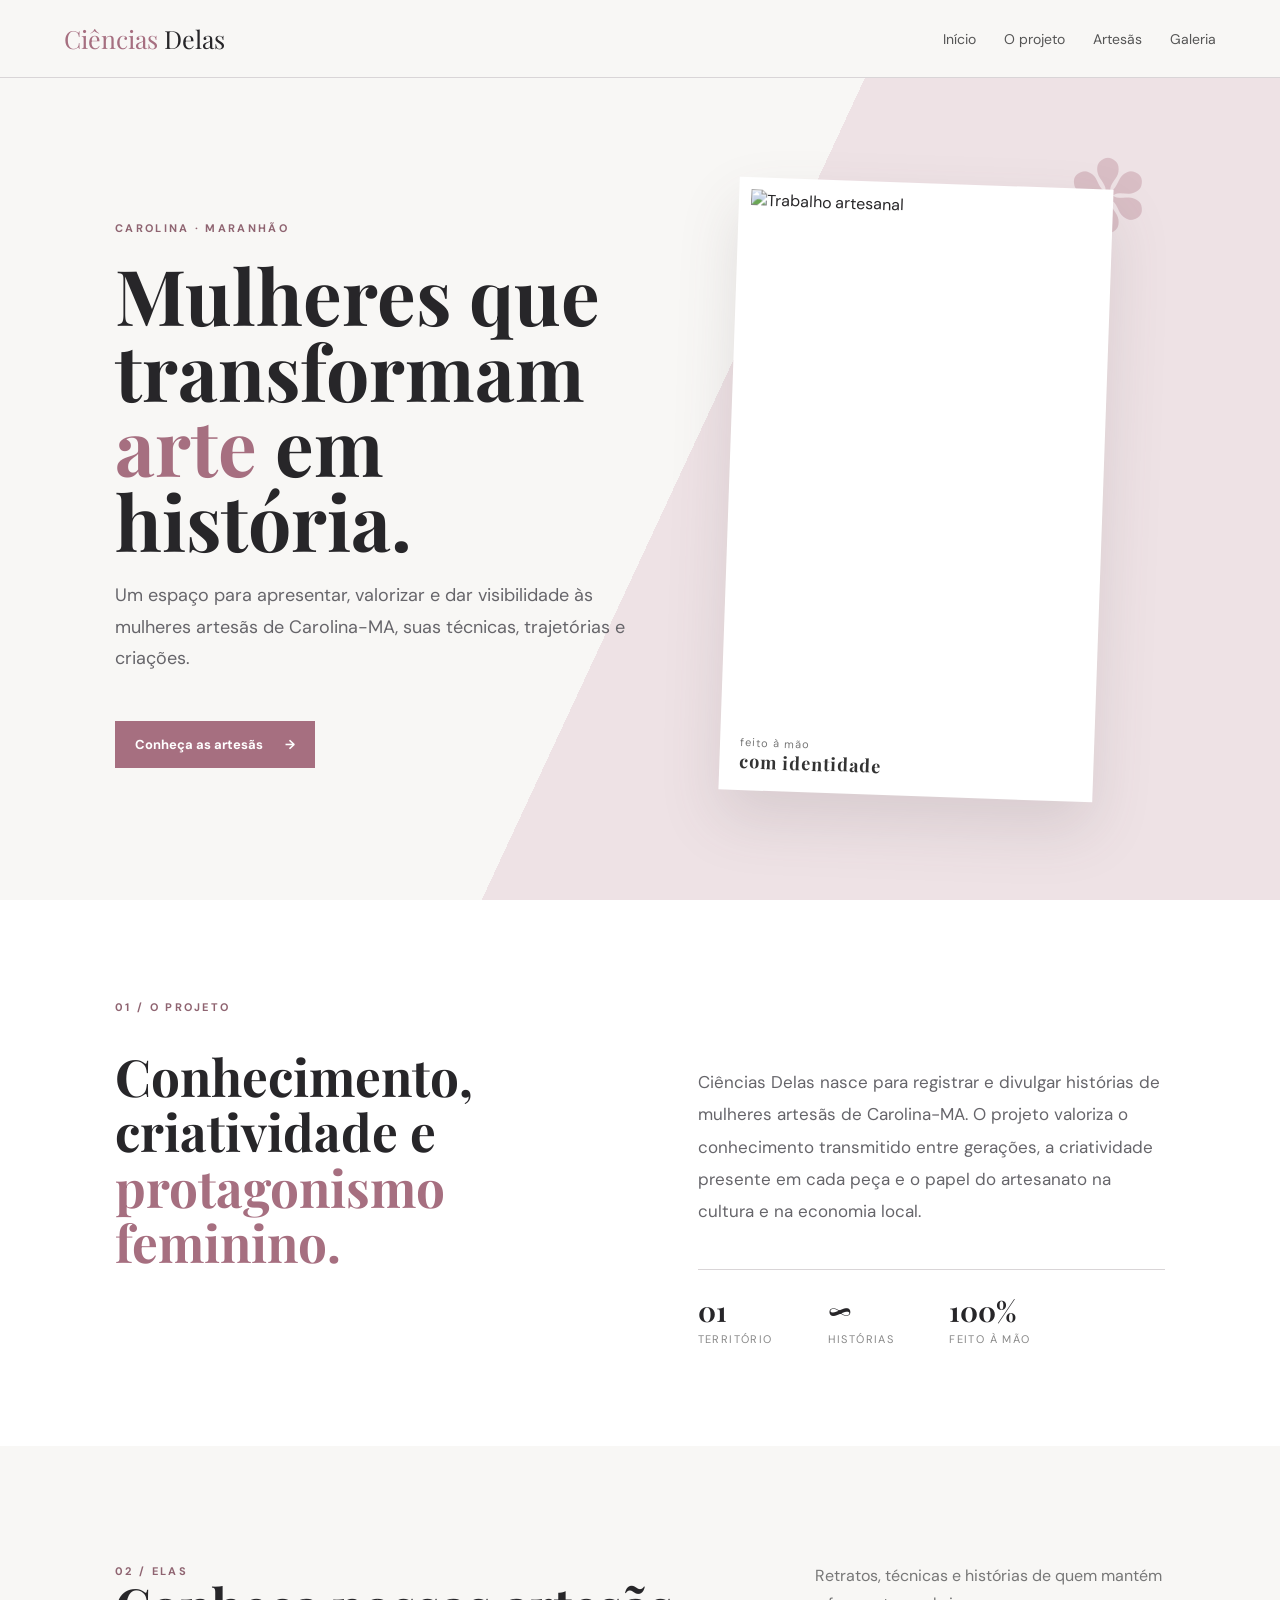
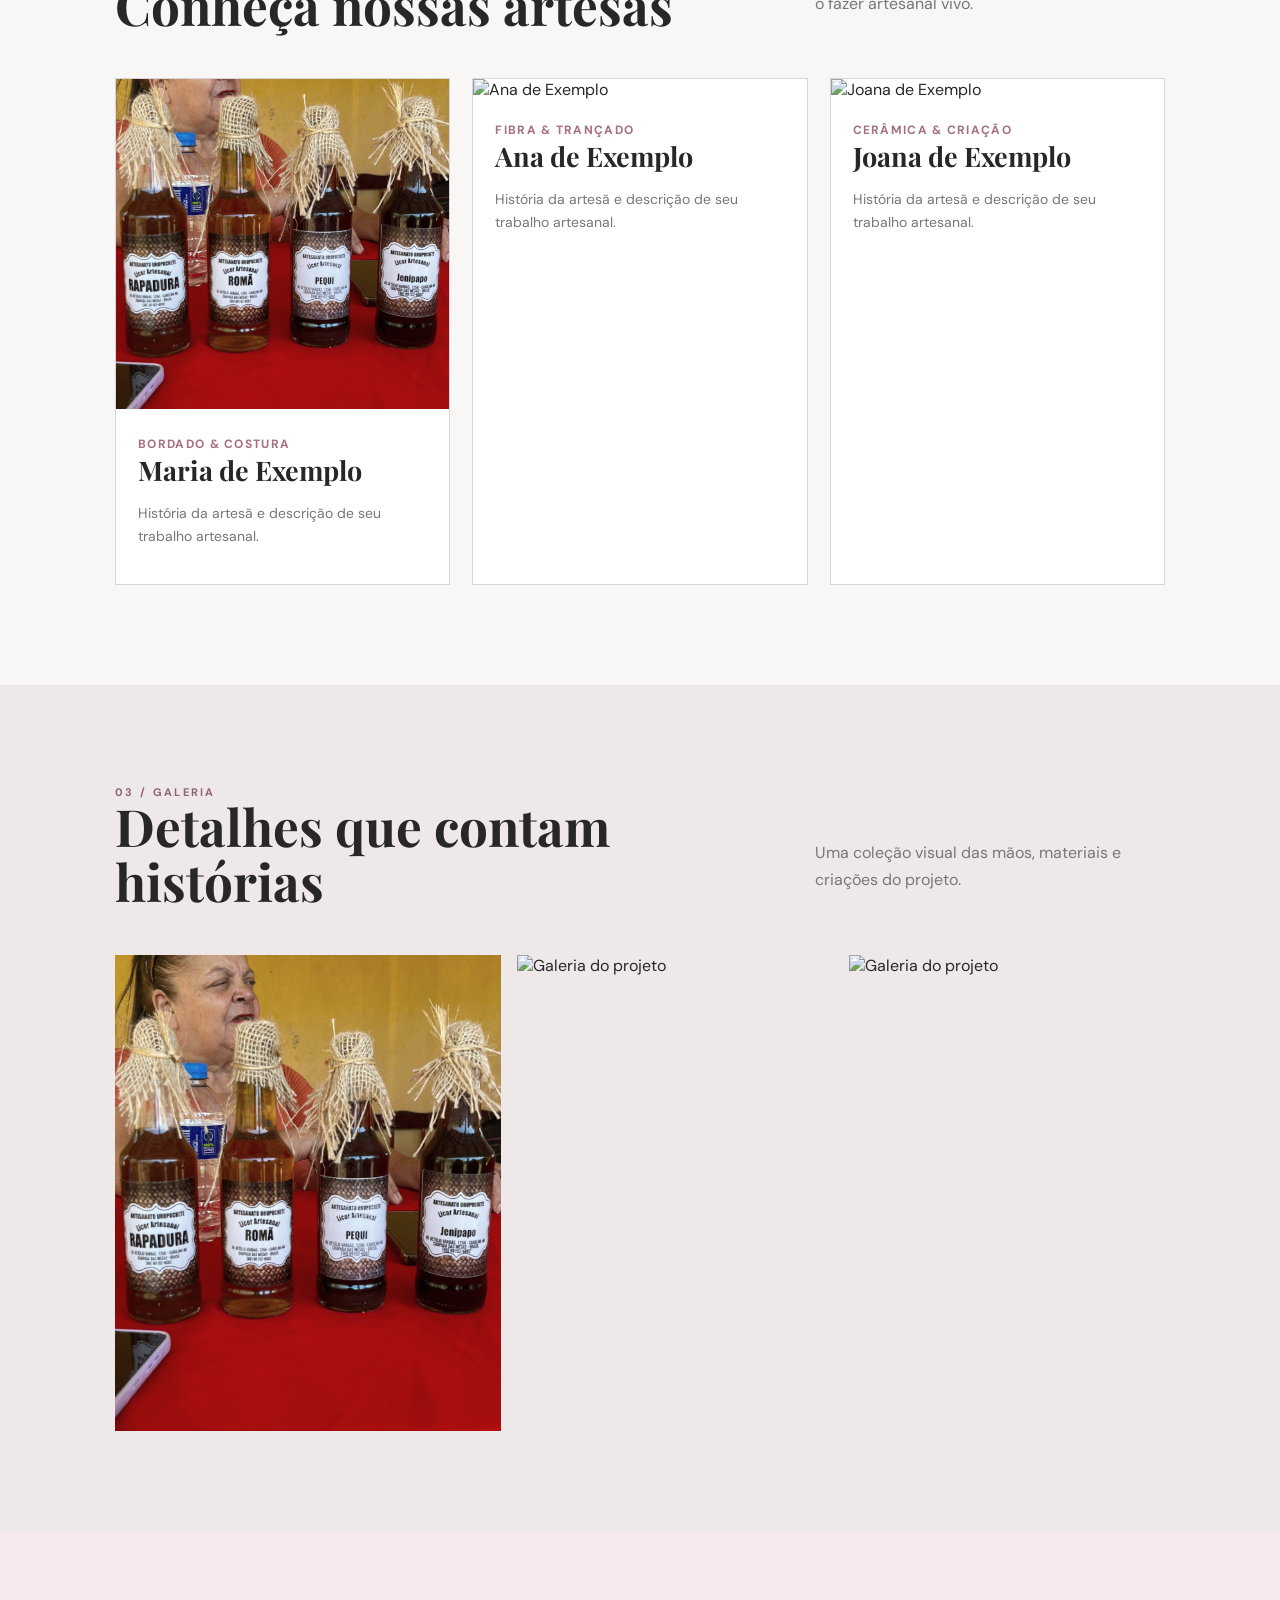
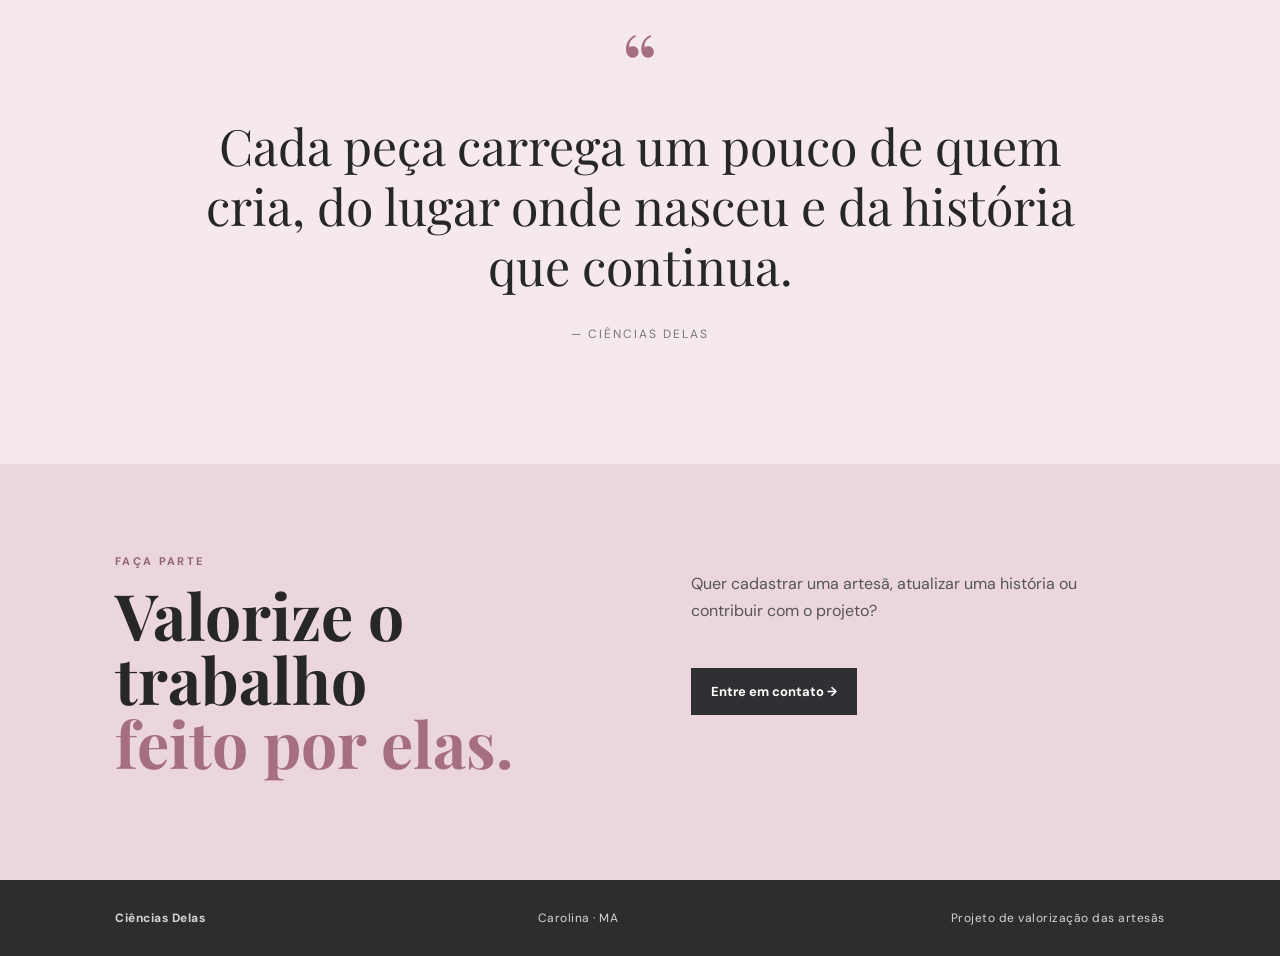
==== index.html @ de009ca4 "repo new" ====
<!DOCTYPE html>
<html lang="pt-BR">
<head>
  <meta charset="UTF-8">
  <meta name="viewport" content="width=device-width, initial-scale=1.0">
  <title>Ciências Delas — Artesãs de Carolina-MA</title>
  <meta name="description" content="Ciências Delas — projeto de valorização das mulheres artesãs de Carolina, Maranhão.">
  <link rel="preconnect" href="https://fonts.googleapis.com">
  <link rel="preconnect" href="https://fonts.gstatic.com" crossorigin>
  <link href="https://fonts.googleapis.com/css2?family=DM+Sans:wght@400;500;600;700&family=Playfair+Display:wght@600;700&display=swap" rel="stylesheet">
  <link rel="stylesheet" href="style.css">
</head>
<body>
<header class="topbar">
  <a class="brand" href="#inicio"><span>Ciências</span> Delas</a>
  <nav>
    <a href="#inicio">Início</a>
    <a href="#projeto">O projeto</a>
    <a href="#artesas">Artesãs</a>
    <a href="#galeria">Galeria</a>
  </nav>
</header>

<main>
<section id="inicio" class="hero">
  <div class="hero-copy">
    <p class="eyebrow">CAROLINA · MARANHÃO</p>
    <h1>Mulheres que transformam <em>arte</em> em história.</h1>
    <p class="hero-text">Um espaço para apresentar, valorizar e dar visibilidade às mulheres artesãs de Carolina-MA, suas técnicas, trajetórias e criações.</p>
    <a class="button" href="#artesas">Conheça as artesãs <span>→</span></a>
  </div>
  <div class="hero-art">
    <div class="flower flower-a">✽</div>
    <div class="hero-card">
      <img id="heroImage" src="https://images.unsplash.com/photo-1528698827591-e19ccd7bc23d?auto=format&fit=crop&w=1000&q=85" alt="Trabalho artesanal">
      <div class="image-label">feito à mão<br><strong>com identidade</strong></div>
    </div>
  </div>
</section>

<section id="projeto" class="section project">
  <div class="section-tag">01 / O PROJETO</div>
  <div class="two-col">
    <div>
      <h2>Conhecimento, criatividade e <span>protagonismo feminino.</span></h2>
    </div>
    <div>
      <p id="projectText">Ciências Delas nasce para registrar e divulgar histórias de mulheres artesãs de Carolina-MA. O projeto valoriza o conhecimento transmitido entre gerações, a criatividade presente em cada peça e o papel do artesanato na cultura e na economia local.</p>
      <div class="stats">
        <div><strong>01</strong><span>território</span></div>
        <div><strong>∞</strong><span>histórias</span></div>
        <div><strong>100%</strong><span>feito à mão</span></div>
      </div>
    </div>
  </div>
</section>

<section id="artesas" class="section artisans">
  <div class="section-head">
    <div>
      <div class="section-tag">02 / ELAS</div>
      <h2>Conheça nossas artesãs</h2>
    </div>
    <p>Retratos, técnicas e histórias de quem mantém o fazer artesanal vivo.</p>
  </div>
  <div id="artisanGrid" class="artisan-grid"></div>
</section>

<section id="galeria" class="section gallery-section">
  <div class="section-head">
    <div>
      <div class="section-tag">03 / GALERIA</div>
      <h2>Detalhes que contam histórias</h2>
    </div>
    <p>Uma coleção visual das mãos, materiais e criações do projeto.</p>
  </div>
  <div id="gallery" class="gallery"></div>
</section>

<section class="quote">
  <div class="quote-mark">“</div>
  <blockquote id="quoteText">Cada peça carrega um pouco de quem cria, do lugar onde nasceu e da história que continua.</blockquote>
  <p>— Ciências Delas</p>
</section>

<section class="contact">
  <div>
    <div class="section-tag">FAÇA PARTE</div>
    <h2>Valorize o trabalho<br><span>feito por elas.</span></h2>
  </div>
  <div>
    <p>Quer cadastrar uma artesã, atualizar uma história ou contribuir com o projeto?</p>
    <a class="button dark" href="mailto:contato@cienciasdelas.com">Entre em contato →</a>
  </div>
</section>
</main>

<footer>
  <strong>Ciências Delas</strong>
  <span>Carolina · MA</span>
  <span>Projeto de valorização das artesãs</span>
</footer>
<script src="app.js"></script>
</body>
</html>
---- style.css ----
:root{
  --pink:#ead6dc;--pink2:#f5e9ec;--pink3:#d8b8c2;--ink:#272629;--gray:#66656a;
  --line:#d9d5d7;--paper:#f8f7f5;--white:#fff;--dark:#303034;
}
*{box-sizing:border-box}html{scroll-behavior:smooth}body{margin:0;background:var(--paper);color:var(--ink);font-family:"DM Sans",sans-serif}
a{color:inherit;text-decoration:none}.topbar{height:78px;border-bottom:1px solid var(--line);display:flex;align-items:center;padding:0 5vw;gap:42px;background:rgba(248,247,245,.95);position:sticky;top:0;z-index:20;backdrop-filter:blur(12px)}
.brand{font-family:"Playfair Display",serif;font-size:25px;margin-right:auto}.brand span{color:#a66f80}.topbar nav{display:flex;gap:28px;font-size:14px;color:#555}.topbar nav a:hover{color:#9a6576}.admin-link{font-size:12px;border:1px solid #b8b2b5;padding:10px 15px;text-transform:uppercase;letter-spacing:1px}
.hero{min-height:calc(100vh - 78px);display:grid;grid-template-columns:1.05fr .95fr;align-items:center;padding:7vw 9vw;overflow:hidden;background:linear-gradient(115deg,var(--paper) 52%,#eee2e5 52%)}
.eyebrow,.section-tag{letter-spacing:2.3px;font-size:11px;font-weight:700;color:#8f6471}.hero h1{font-family:"Playfair Display",serif;font-size:clamp(48px,6vw,82px);line-height:.98;max-width:760px;margin:22px 0}.hero h1 em,.two-col h2 span,.contact h2 span{color:#a66f80;font-style:normal}.hero-text{max-width:560px;color:var(--gray);font-size:18px;line-height:1.75}.button{display:inline-flex;gap:22px;align-items:center;margin-top:28px;padding:15px 20px;background:#a66f80;color:#fff;font-weight:700;font-size:13px;border:0;cursor:pointer}.button:hover{transform:translateY(-1px);filter:brightness(.97)}
.hero-art{position:relative;display:flex;justify-content:center}.hero-card{width:min(440px,75%);background:#fff;padding:12px;box-shadow:0 28px 60px #5a4a5025;transform:rotate(2deg)}.hero-card img{width:100%;height:530px;object-fit:cover;display:block;filter:saturate(.7)}.image-label{padding:16px 8px 5px;color:#777;font-size:11px;letter-spacing:1px}.image-label strong{font-family:"Playfair Display";font-size:18px;color:#333}.flower{position:absolute;font-size:100px;color:#c59ba7;opacity:.5}.flower-a{right:3%;top:-8%}
.section{padding:100px 9vw}.project{background:#fff}.two-col{display:grid;grid-template-columns:1fr 1fr;gap:9vw;margin-top:35px}.two-col h2,.section-head h2{font-family:"Playfair Display",serif;font-size:clamp(36px,4vw,58px);line-height:1.08;margin:0}.two-col p{color:var(--gray);line-height:1.9;font-size:17px}.stats{display:flex;border-top:1px solid var(--line);margin-top:42px;padding-top:22px;gap:55px}.stats div{display:grid;gap:3px}.stats strong{font-family:"Playfair Display";font-size:28px}.stats span{font-size:11px;text-transform:uppercase;letter-spacing:1.4px;color:#888}
.section-head{display:flex;justify-content:space-between;align-items:end;gap:40px;margin-bottom:45px}.section-head>p{max-width:350px;color:#777;line-height:1.7}.artisan-grid{display:grid;grid-template-columns:repeat(3,1fr);gap:22px}.artisan{background:#fff;border:1px solid var(--line)}.artisan img{width:100%;height:330px;object-fit:cover;filter:saturate(.7)}.artisan-body{padding:22px}.artisan h3{font-family:"Playfair Display";font-size:27px;margin:0 0 5px}.artisan .tech{color:#a66f80;font-size:12px;text-transform:uppercase;letter-spacing:1.3px;font-weight:700}.artisan p{color:#777;line-height:1.65;font-size:14px}.gallery-section{background:#eee8e9}.gallery{display:grid;grid-template-columns:1.1fr .9fr .9fr;grid-auto-rows:230px;gap:16px}.gallery img{width:100%;height:100%;object-fit:cover;filter:saturate(.7)}.gallery img:first-child{grid-row:span 2}.quote{padding:110px 15vw;text-align:center;background:var(--pink2)}.quote-mark{font-family:"Playfair Display";font-size:90px;line-height:.5;color:#a66f80}.quote blockquote{font-family:"Playfair Display";font-size:clamp(28px,4vw,50px);line-height:1.2;margin:30px auto;max-width:900px}.quote p{font-size:12px;letter-spacing:2px;text-transform:uppercase;color:#777}.contact{display:grid;grid-template-columns:1fr 1fr;gap:8vw;padding:90px 9vw;background:var(--pink)}.contact h2{font-family:"Playfair Display";font-size:clamp(40px,5vw,65px);line-height:1;margin:15px 0}.contact p{color:#555;line-height:1.7;max-width:400px}.dark{background:var(--dark)}footer{display:flex;justify-content:space-between;padding:30px 9vw;background:#2d2d30;color:#d9d5d7;font-size:12px;letter-spacing:.5px}
.admin-page{background:#f1eeee}.admin-wrap{max-width:1100px;margin:auto;padding:70px 5vw}.admin-hero{display:flex;justify-content:space-between;gap:50px;align-items:end;margin-bottom:35px}.admin-hero h1{font-family:"Playfair Display";font-size:55px;line-height:1;margin:15px 0}.admin-hero p{color:#777;max-width:600px;line-height:1.7}.admin-card{background:#fff;border:1px solid var(--line);padding:35px;margin:20px 0}.admin-card label{display:block;font-size:12px;font-weight:700;margin:20px 0 8px;color:#666}.admin-card input,.admin-card textarea{width:100%;border:1px solid #d5d0d2;background:#faf9f8;padding:13px;font:inherit;outline:none}.admin-card input:focus,.admin-card textarea:focus{border-color:#a66f80}.edit-row{display:grid;grid-template-columns:120px 1fr 1fr 80px;gap:15px;padding:18px 0;border-bottom:1px solid var(--line);align-items:start}.edit-row img{width:120px;height:100px;object-fit:cover}.edit-fields input,.edit-fields textarea{margin-bottom:9px}.outline-button{background:transparent;border:1px solid #aaa;padding:12px 15px;cursor:pointer;margin-top:20px}.delete{border:0;background:#eee;color:#666;padding:10px;cursor:pointer}.muted{color:#777;font-size:13px;line-height:1.6}.toast{position:fixed;bottom:25px;right:25px;background:#303034;color:#fff;padding:14px 18px;opacity:0;pointer-events:none;transition:.25s}.toast.show{opacity:1}
@media(max-width:800px){.topbar nav{display:none}.hero{grid-template-columns:1fr;background:var(--paper);padding:70px 7vw}.hero-art{margin-top:50px}.hero-card img{height:420px}.section{padding:70px 7vw}.two-col,.contact{grid-template-columns:1fr}.artisan-grid{grid-template-columns:1fr}.gallery{grid-template-columns:1fr 1fr;grid-auto-rows:190px}.gallery img:first-child{grid-row:span 1}.section-head,.admin-hero{display:block}.admin-hero .button{margin-top:10px}.edit-row{grid-template-columns:80px 1fr}.edit-row img{width:80px;height:80px}.edit-row .delete{grid-column:2}}
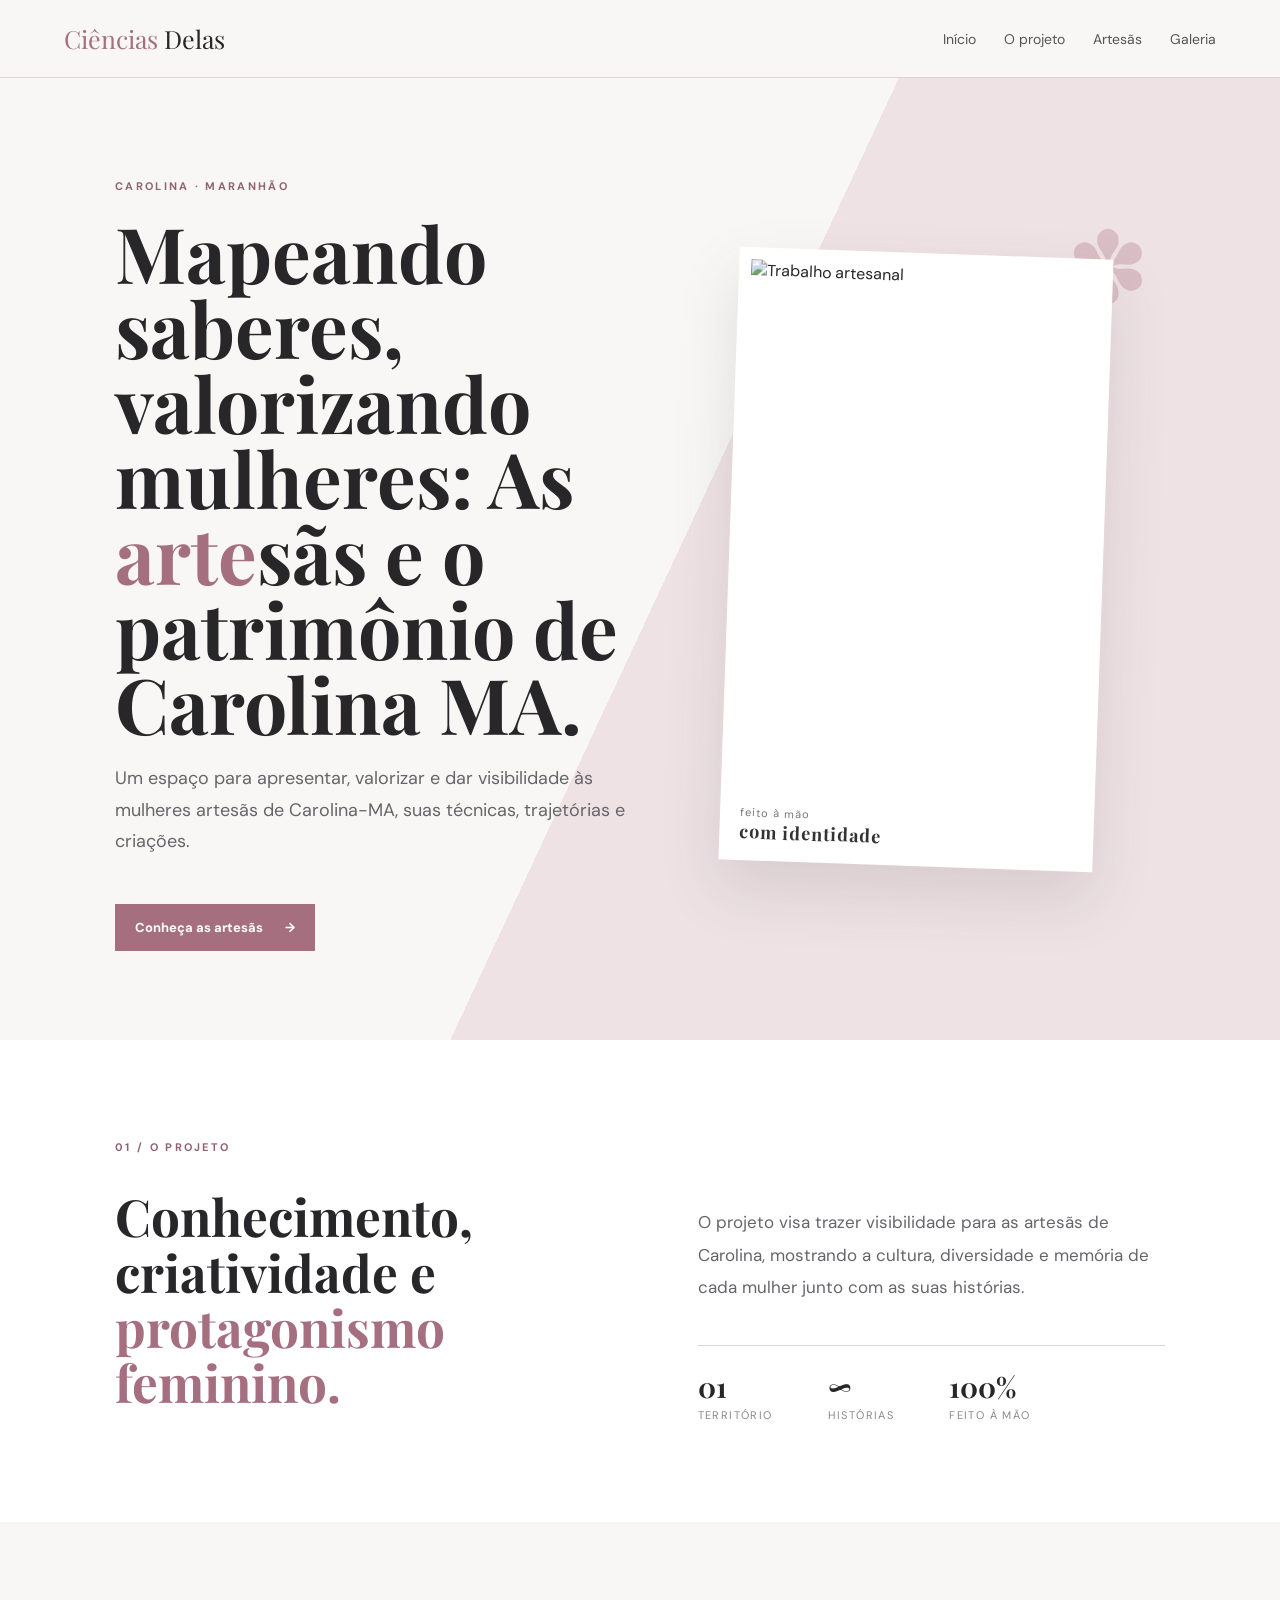
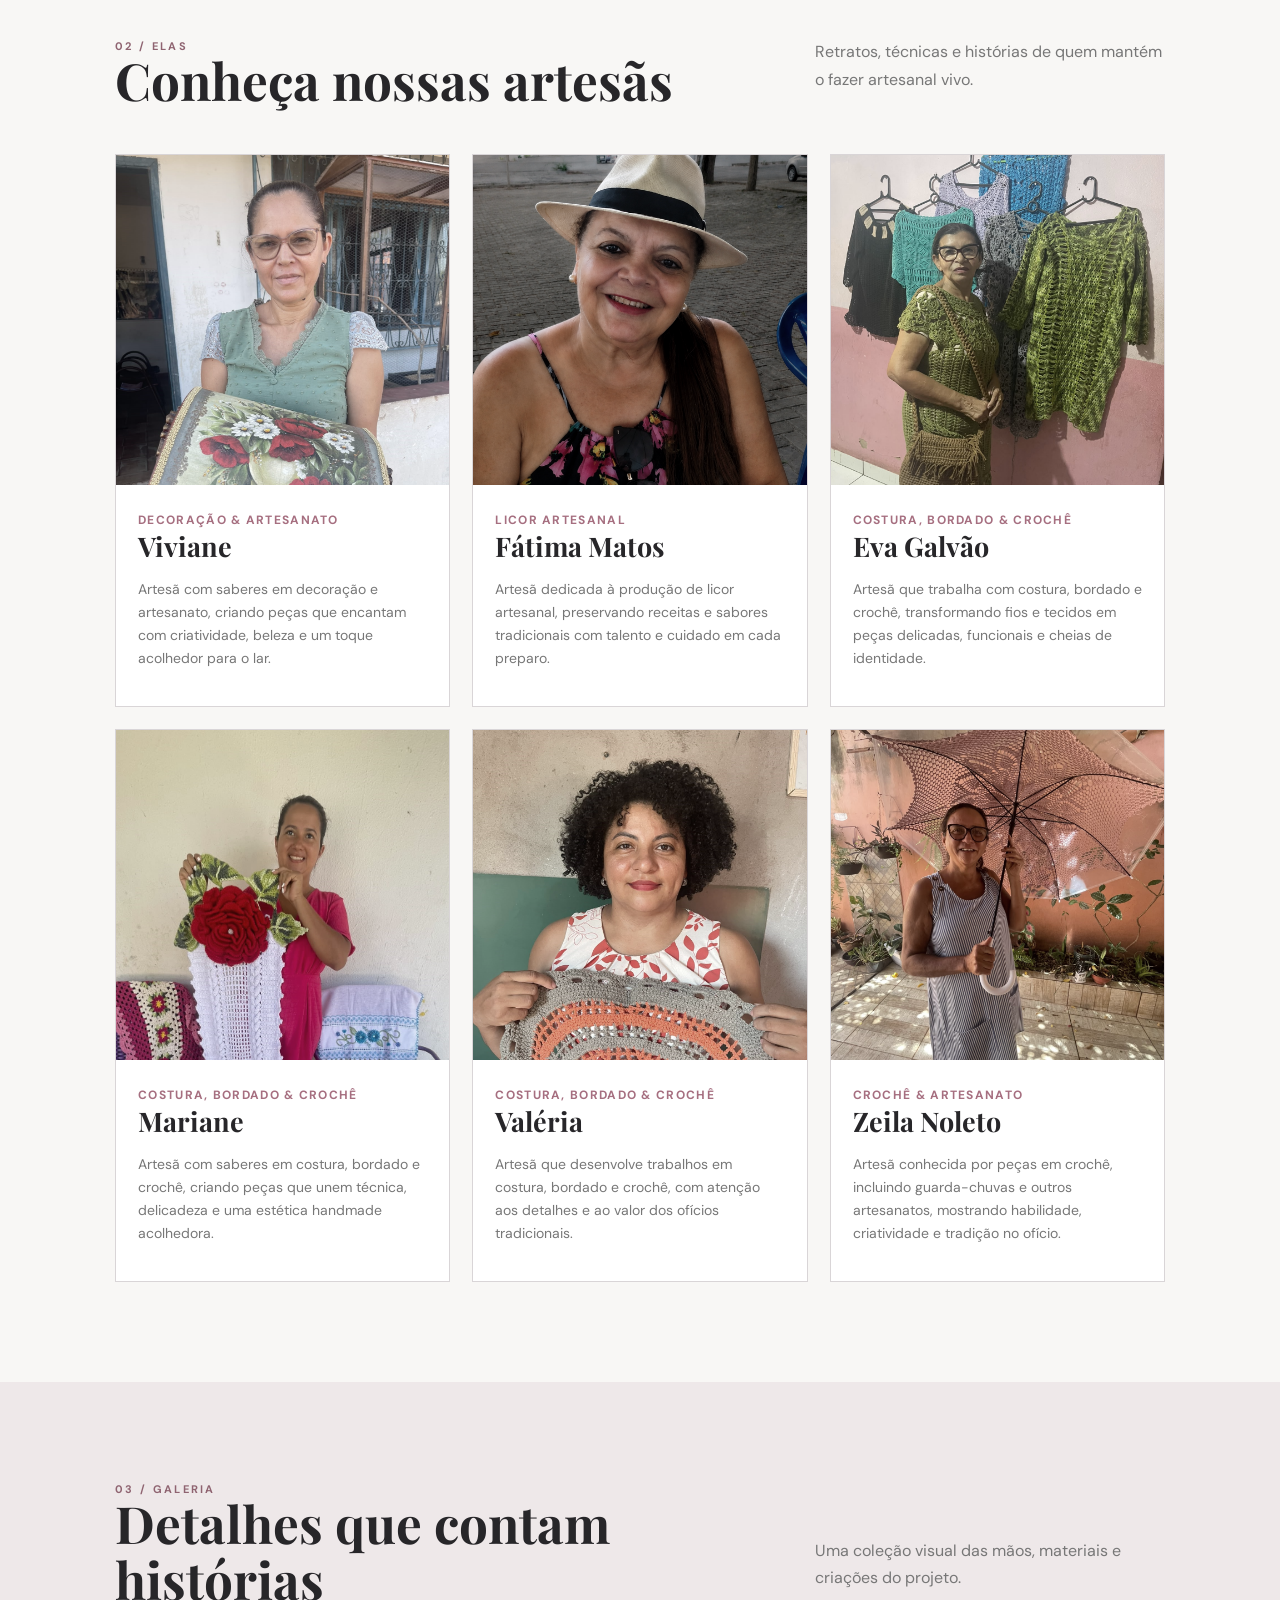
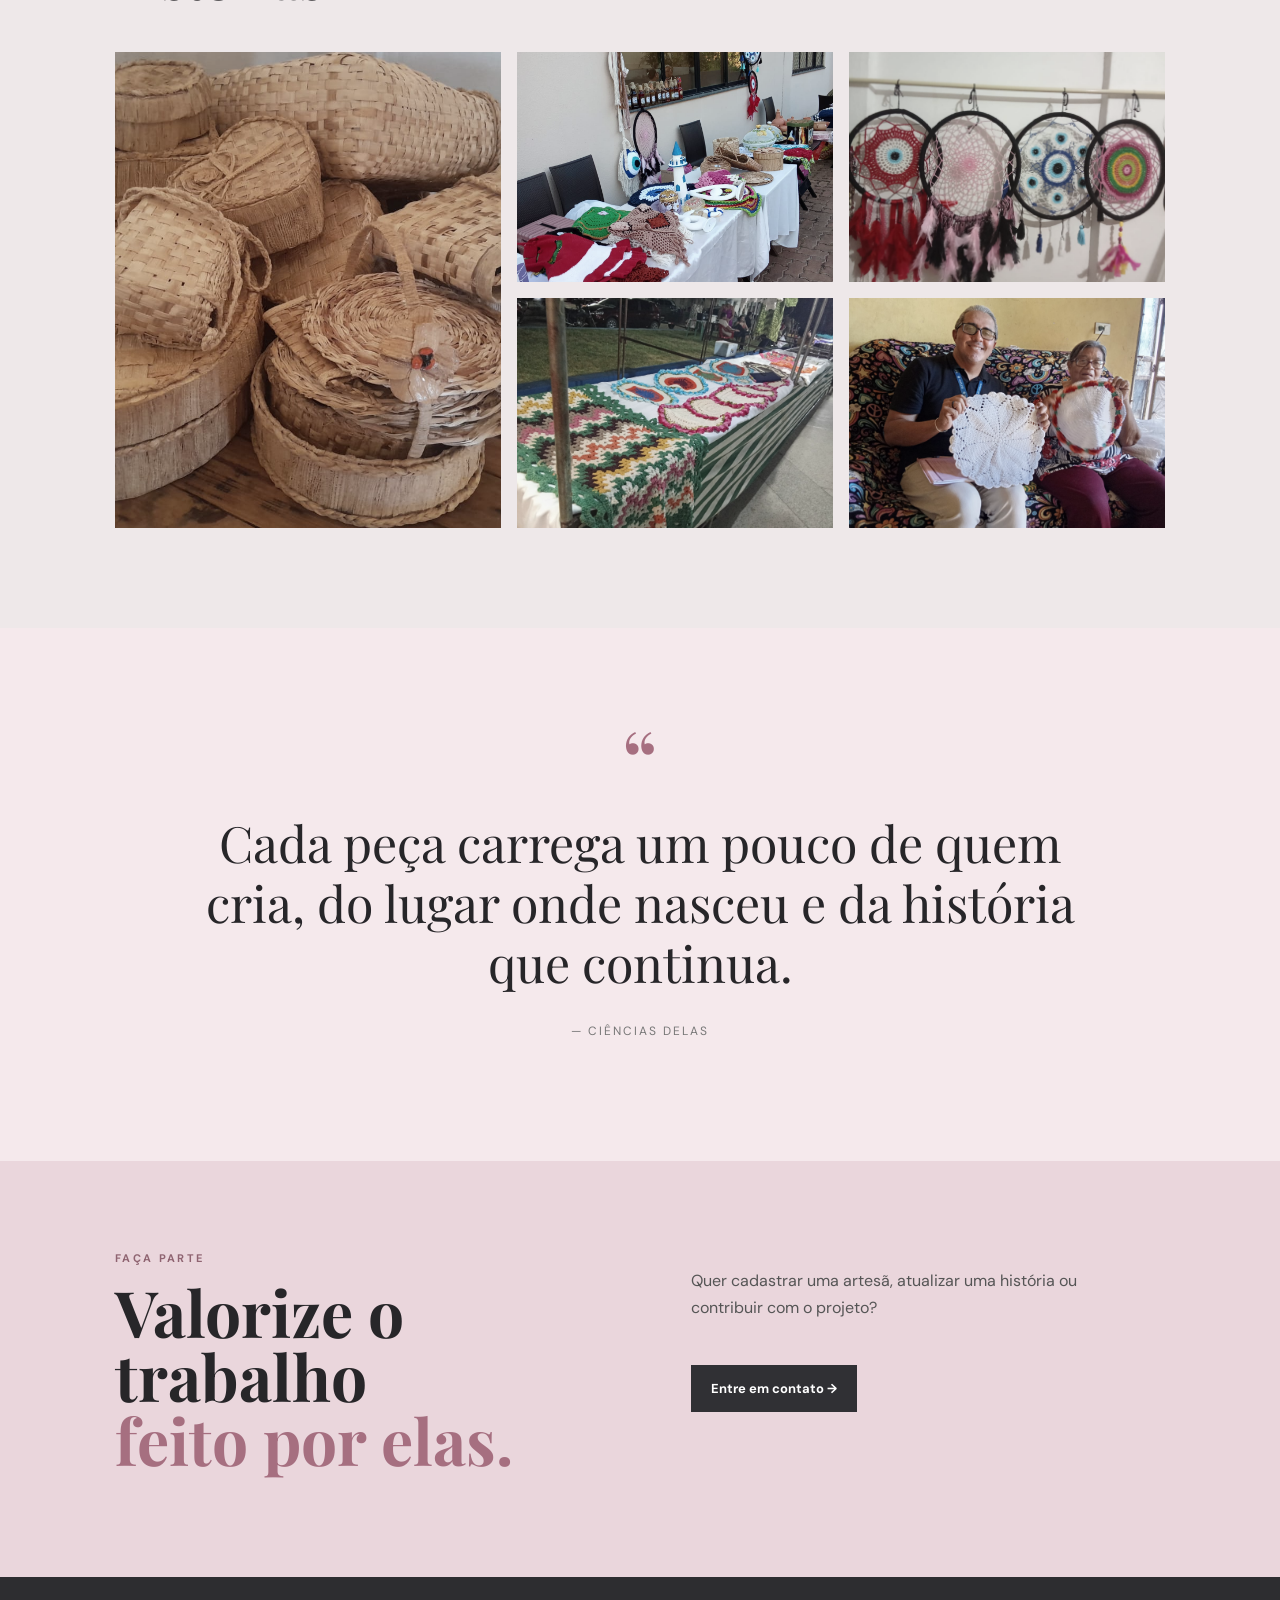
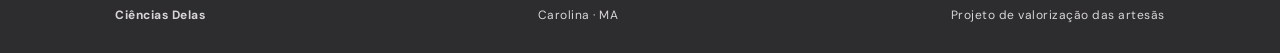
==== commit 2bde070c: "Update index.html" ====
--- a/index.html
+++ b/index.html
@@ -32,7 +32,7 @@
   <div class="hero-art">
     <div class="flower flower-a">✽</div>
     <div class="hero-card">
-      <img id="heroImage" src="https://images.unsplash.com/photo-1528698827591-e19ccd7bc23d?auto=format&fit=crop&w=1000&q=85" alt="Trabalho artesanal">
+      <img id="heroImage" src="/assets/hero.jpeg" alt="Trabalho artesanal">
       <div class="image-label">feito à mão<br><strong>com identidade</strong></div>
     </div>
   </div>
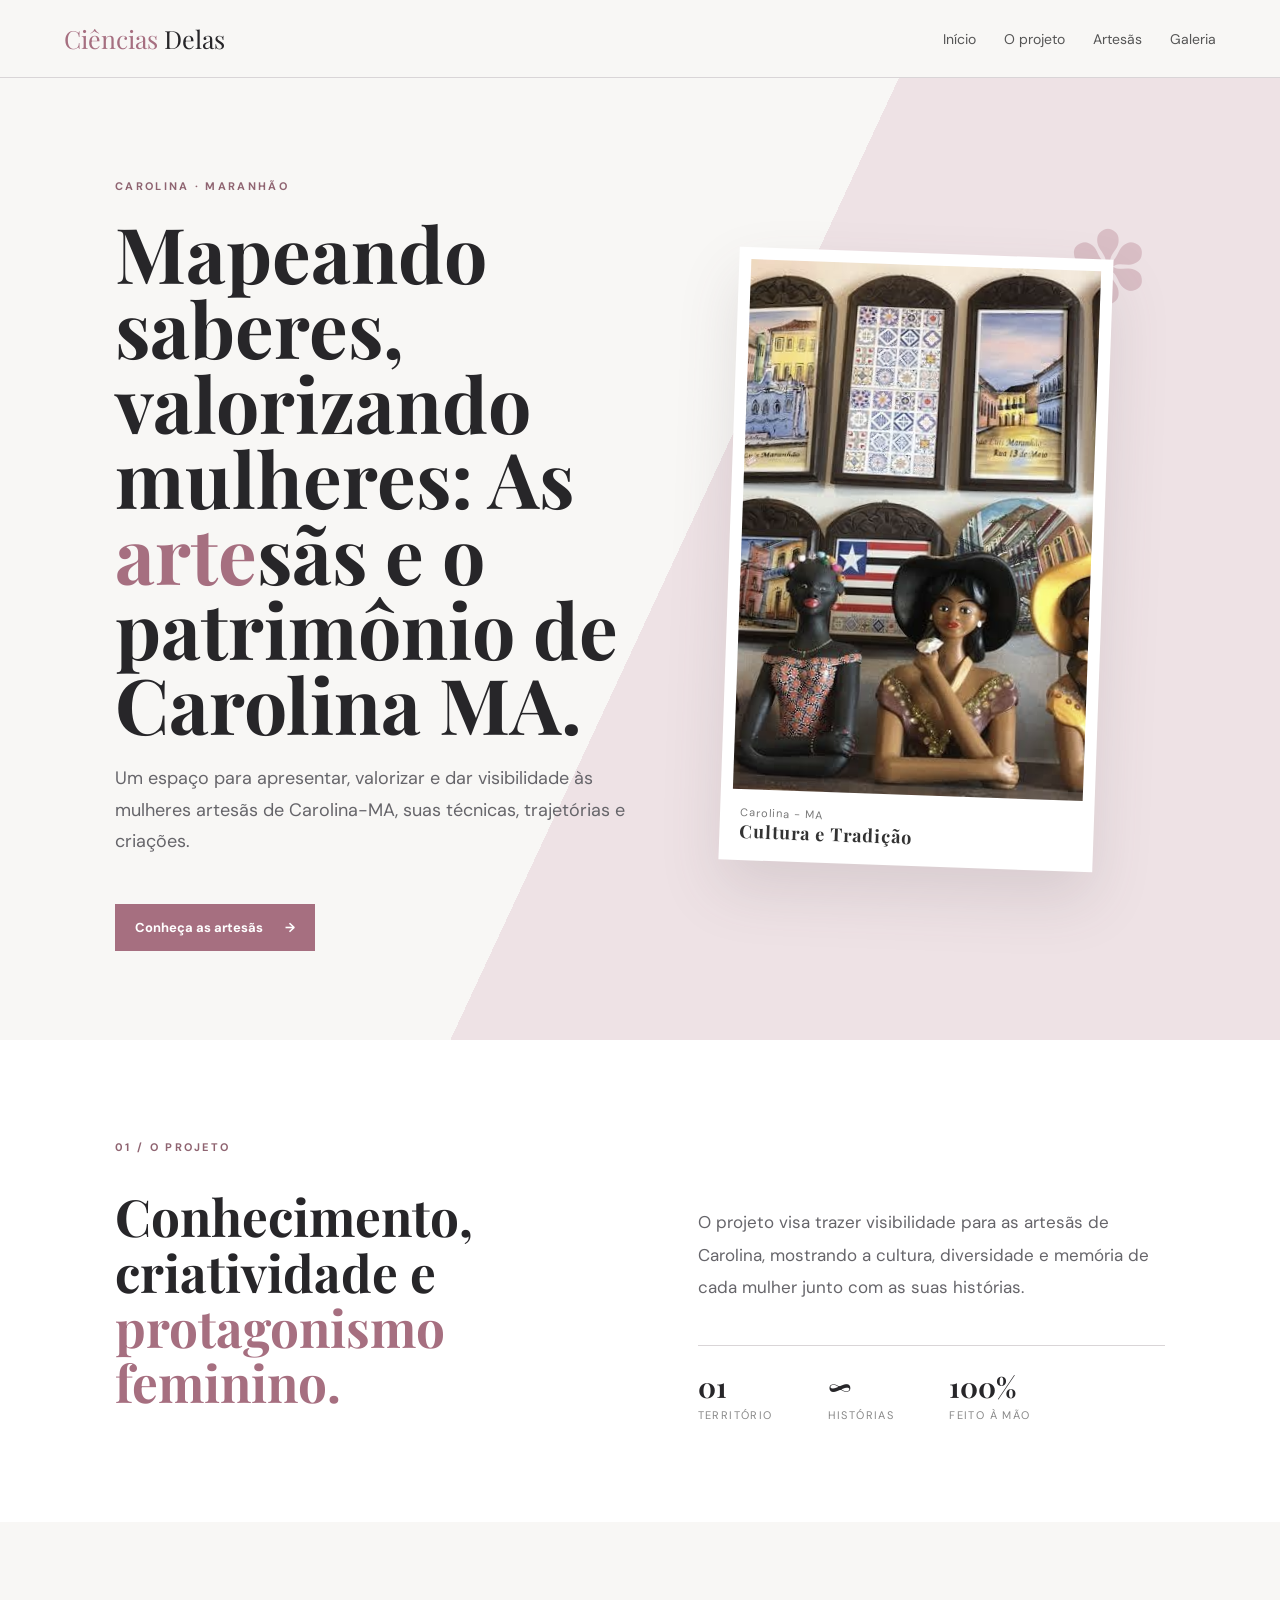
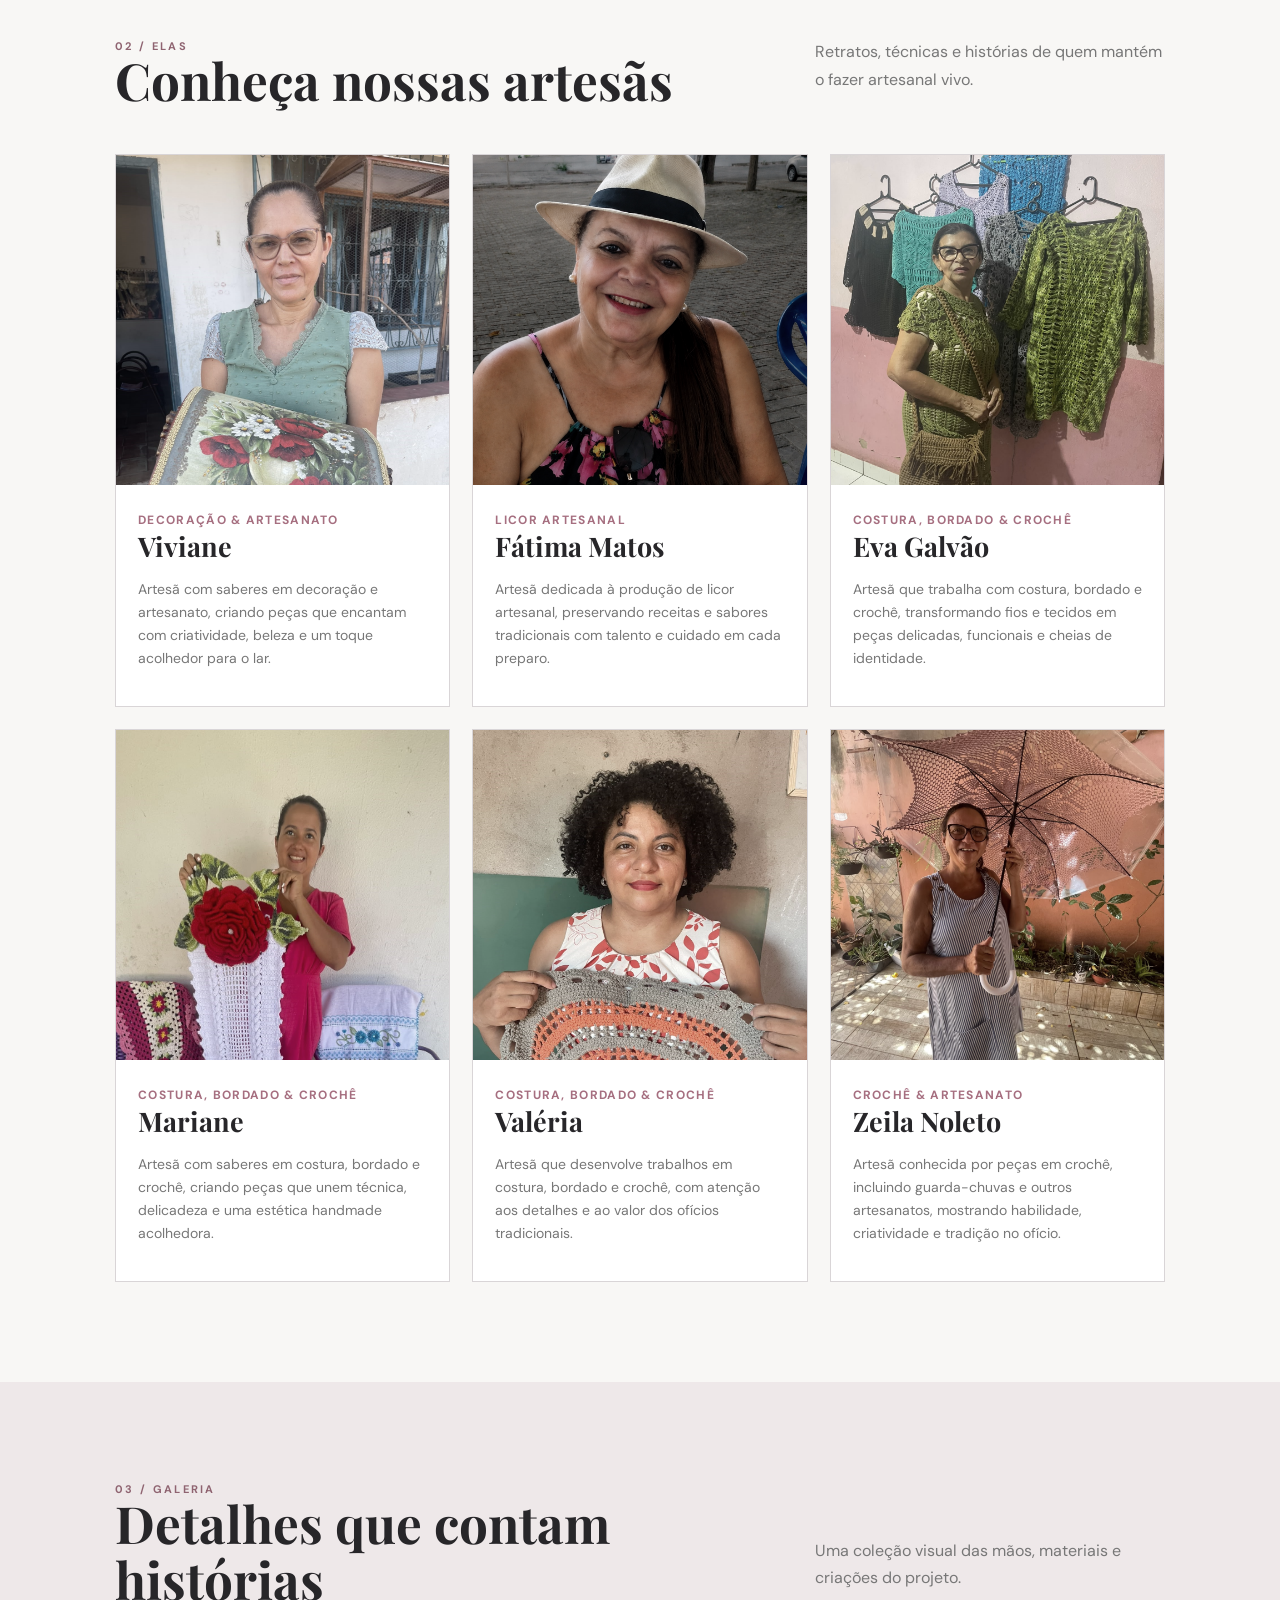
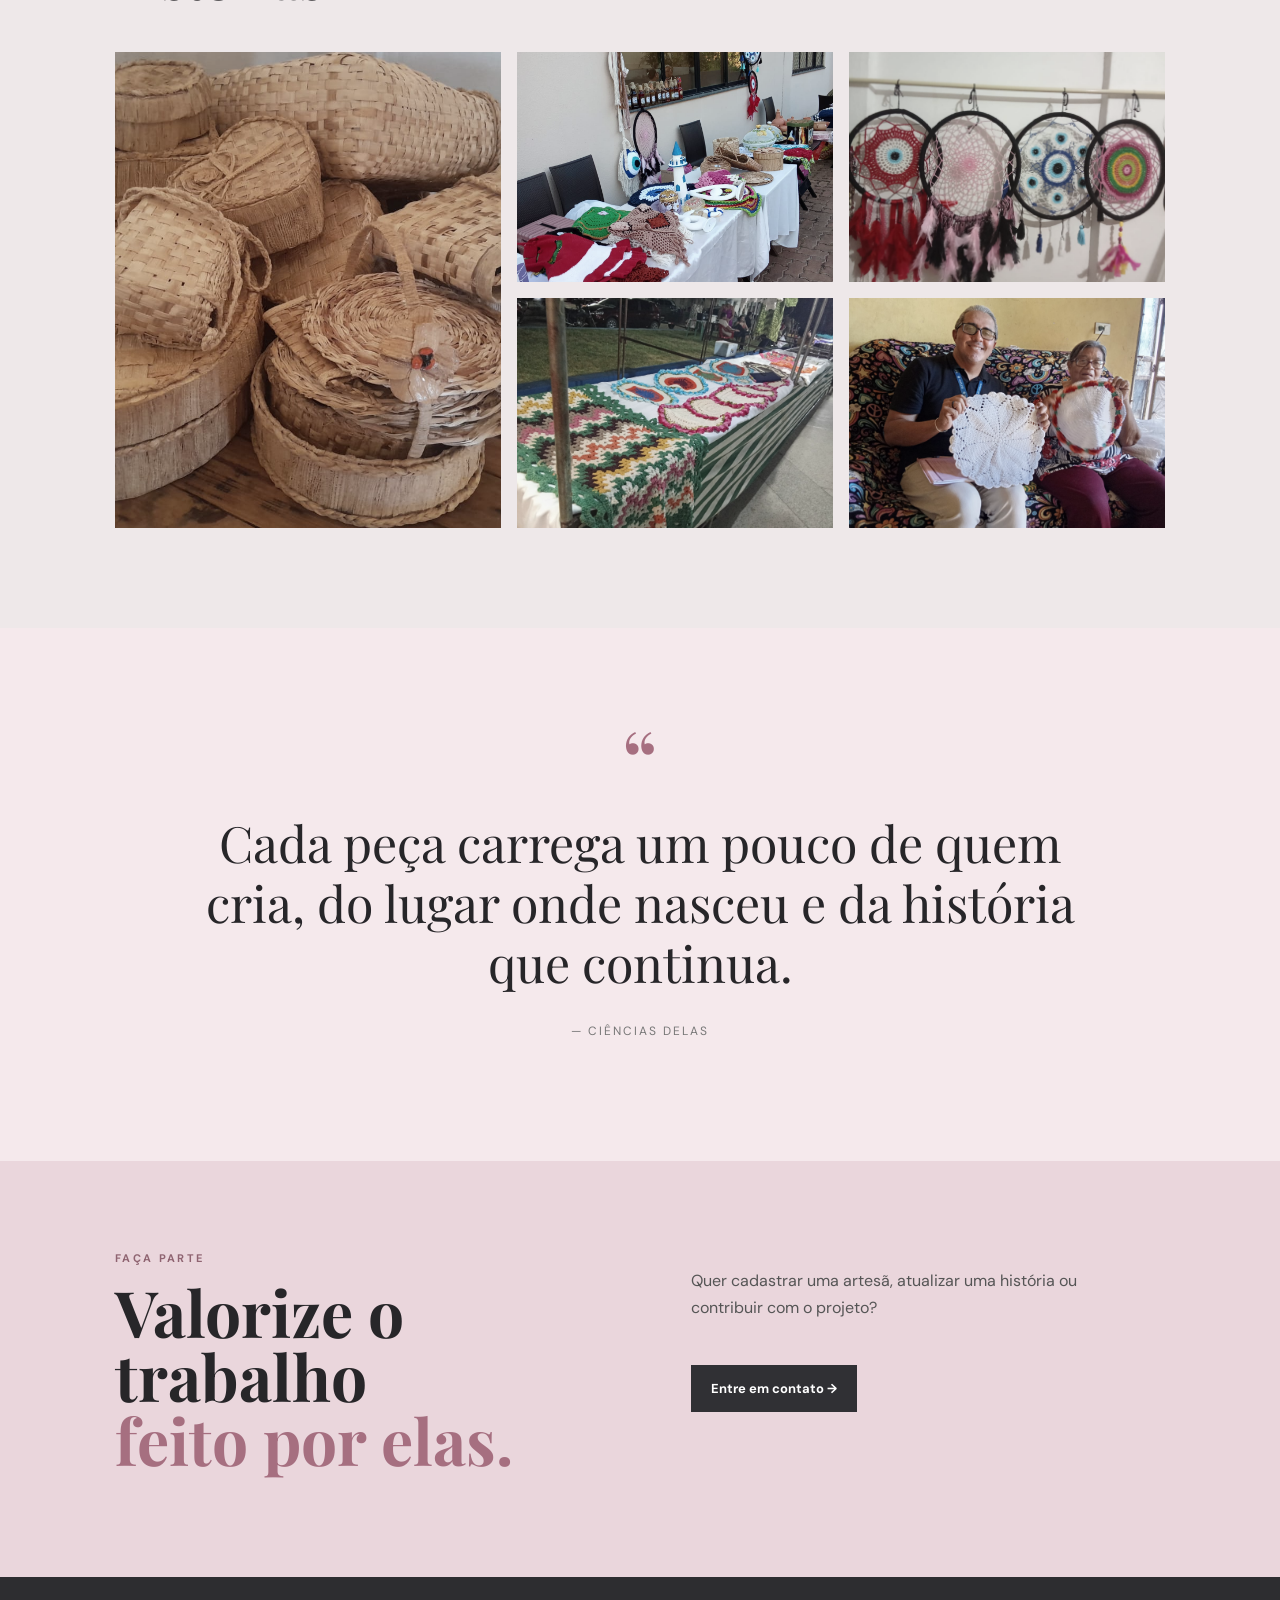
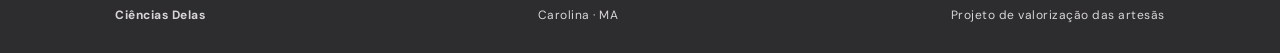
==== commit 6a792dd8: "Update index.html" ====
--- a/index.html
+++ b/index.html
@@ -33,7 +33,7 @@
     <div class="flower flower-a">✽</div>
     <div class="hero-card">
       <img id="heroImage" src="/assets/hero.jpeg" alt="Trabalho artesanal">
-      <div class="image-label">feito à mão<br><strong>com identidade</strong></div>
+      <div class="image-label">Carolina - MA<br><strong>Cultura e Tradição</strong></div>
     </div>
   </div>
 </section>
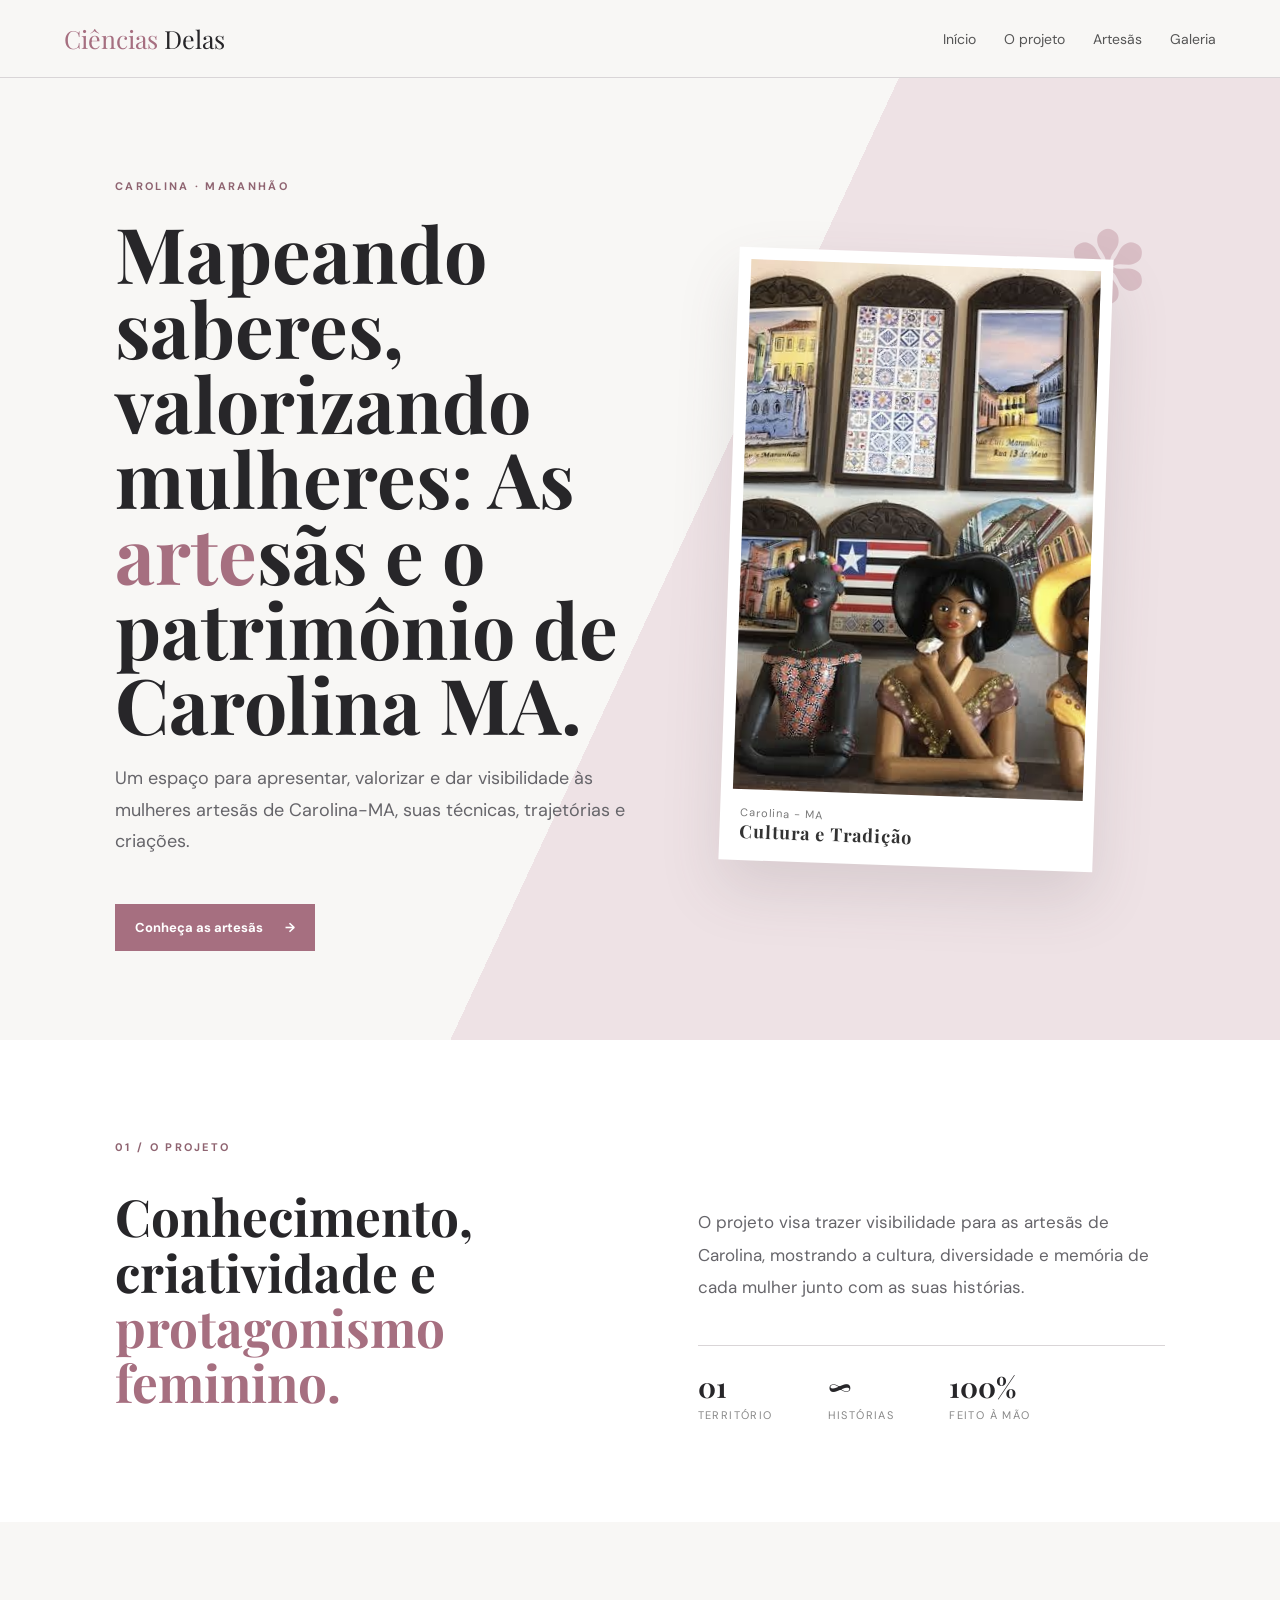
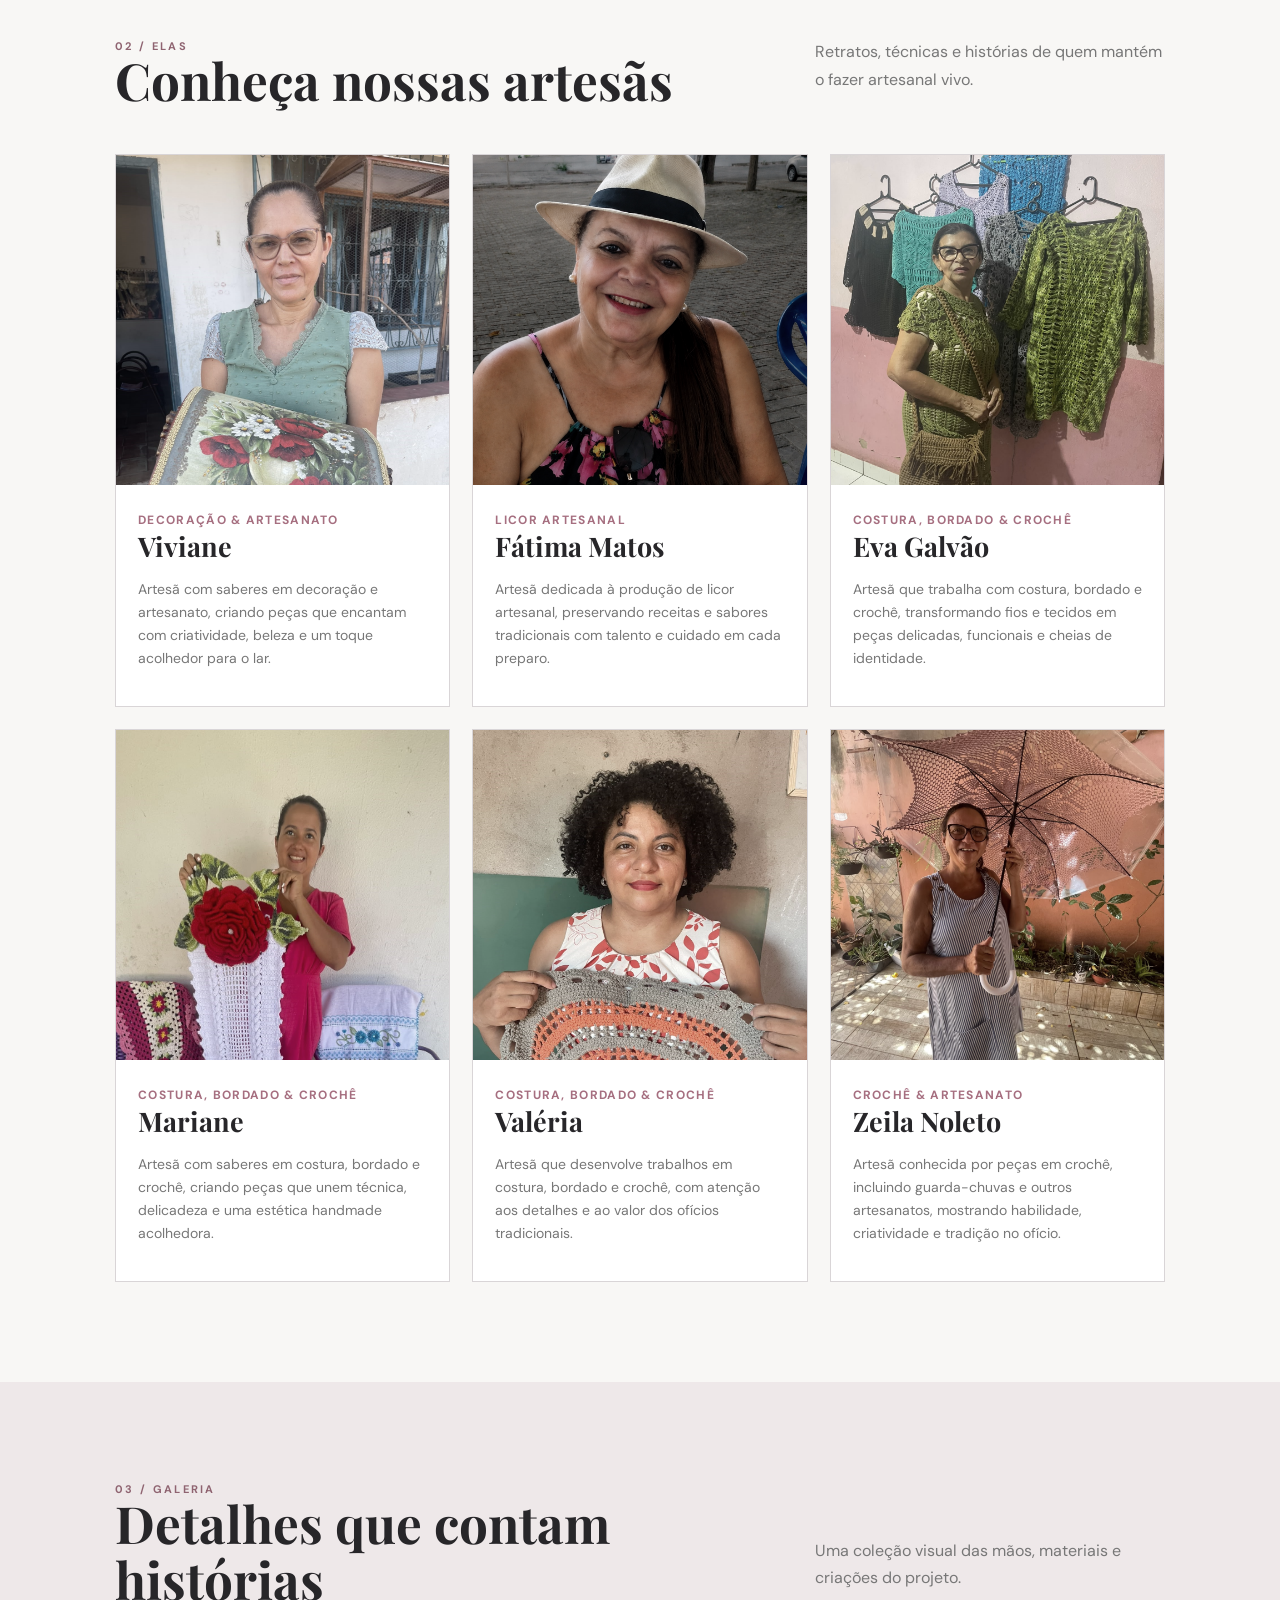
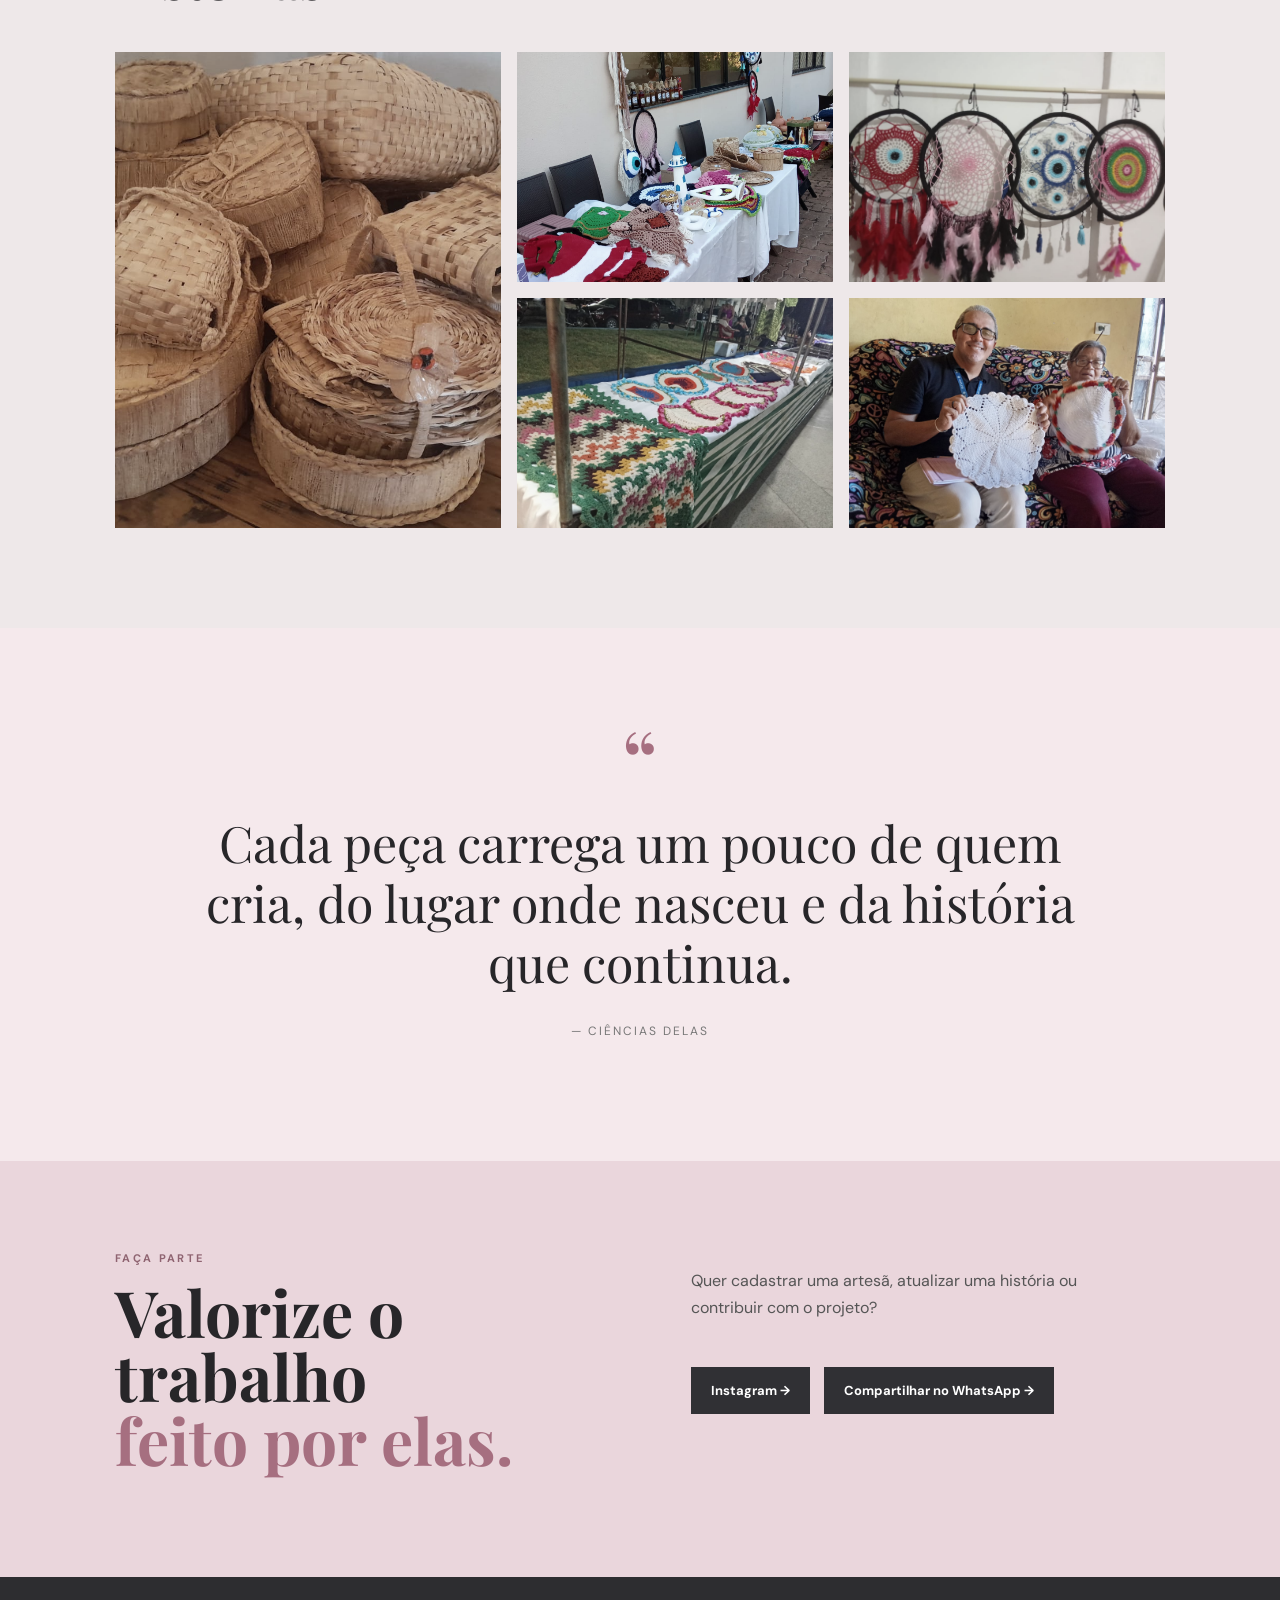
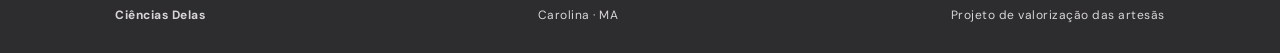
==== commit c4289b55: "up" ====
--- a/index.html
+++ b/index.html
@@ -3,8 +3,29 @@
 <head>
   <meta charset="UTF-8">
   <meta name="viewport" content="width=device-width, initial-scale=1.0">
+  <meta http-equiv="X-UA-Compatible" content="IE=edge">
   <title>Ciências Delas — Artesãs de Carolina-MA</title>
-  <meta name="description" content="Ciências Delas — projeto de valorização das mulheres artesãs de Carolina, Maranhão.">
+  <meta name="description" content="Projeto Ciências Delas valoriza as mulheres artesãs de Carolina, Maranhão, destacando histórias, saberes e criações tradicionais da região.">
+  <meta name="keywords" content="Ciências Delas, artesãs de Carolina, Carolina MA, artesanato maranhense, mulheres artesãs, patrimônio cultural, bordado, crochê, licor artesanal">
+  <meta name="author" content="Ciências Delas">
+  <meta name="theme-color" content="#a66f80">
+  <meta name="robots" content="index, follow">
+  <meta property="og:type" content="website">
+  <meta property="og:site_name" content="Ciências Delas">
+  <meta property="og:title" content="Ciências Delas — Artesãs de Carolina-MA">
+  <meta property="og:description" content="Conheça as histórias e as criações das mulheres artesãs de Carolina, Maranhão.">
+  <meta property="og:url" content="https://cienciasdelas.vercel.app/">
+  <meta property="og:image" content="https://cienciasdelas.vercel.app/assets/og-cover.svg">
+  <meta property="og:image:alt" content="Ciências Delas - mulheres artesãs de Carolina Maranhão">
+  <meta property="og:image:width" content="1200">
+  <meta property="og:image:height" content="630">
+  <meta name="twitter:card" content="summary_large_image">
+  <meta name="twitter:title" content="Ciências Delas — Artesãs de Carolina-MA">
+  <meta name="twitter:description" content="Valorizando o trabalho, a memória e a cultura das mulheres artesãs de Carolina, Maranhão.">
+  <meta name="twitter:image" content="https://cienciasdelas.vercel.app/assets/og-cover.svg">
+  <link rel="canonical" href="https://cienciasdelas.vercel.app/">
+  <link rel="icon" href="/assets/favicon.jpg" type="image/jpeg">
+  <link rel="apple-touch-icon" href="/assets/favicon.jpg">
   <link rel="preconnect" href="https://fonts.googleapis.com">
   <link rel="preconnect" href="https://fonts.gstatic.com" crossorigin>
   <link href="https://fonts.googleapis.com/css2?family=DM+Sans:wght@400;500;600;700&family=Playfair+Display:wght@600;700&display=swap" rel="stylesheet">
@@ -90,7 +111,10 @@
   </div>
   <div>
     <p>Quer cadastrar uma artesã, atualizar uma história ou contribuir com o projeto?</p>
-    <a class="button dark" href="mailto:contato@cienciasdelas.com">Entre em contato →</a>
+    <div class="social-links">
+      <a class="button dark" href="https://instagram.com/maos.decarolina" target="_blank" rel="noopener noreferrer">Instagram →</a>
+      <a class="button dark" href="https://api.whatsapp.com/send?text=Conhe%C3%A7a%20o%20projeto%20Ci%C3%AAncias%20Delas%20e%20valorizem%20as%20artes%C3%A3s%20de%20Carolina:%20https%3A%2F%2Fcienciasdelas.vercel.app%2F" target="_blank" rel="noopener noreferrer">Compartilhar no WhatsApp →</a>
+    </div>
   </div>
 </section>
 </main>
--- a/style.css
+++ b/style.css
@@ -9,6 +9,6 @@
 .eyebrow,.section-tag{letter-spacing:2.3px;font-size:11px;font-weight:700;color:#8f6471}.hero h1{font-family:"Playfair Display",serif;font-size:clamp(48px,6vw,82px);line-height:.98;max-width:760px;margin:22px 0}.hero h1 em,.two-col h2 span,.contact h2 span{color:#a66f80;font-style:normal}.hero-text{max-width:560px;color:var(--gray);font-size:18px;line-height:1.75}.button{display:inline-flex;gap:22px;align-items:center;margin-top:28px;padding:15px 20px;background:#a66f80;color:#fff;font-weight:700;font-size:13px;border:0;cursor:pointer}.button:hover{transform:translateY(-1px);filter:brightness(.97)}
 .hero-art{position:relative;display:flex;justify-content:center}.hero-card{width:min(440px,75%);background:#fff;padding:12px;box-shadow:0 28px 60px #5a4a5025;transform:rotate(2deg)}.hero-card img{width:100%;height:530px;object-fit:cover;display:block;filter:saturate(.7)}.image-label{padding:16px 8px 5px;color:#777;font-size:11px;letter-spacing:1px}.image-label strong{font-family:"Playfair Display";font-size:18px;color:#333}.flower{position:absolute;font-size:100px;color:#c59ba7;opacity:.5}.flower-a{right:3%;top:-8%}
 .section{padding:100px 9vw}.project{background:#fff}.two-col{display:grid;grid-template-columns:1fr 1fr;gap:9vw;margin-top:35px}.two-col h2,.section-head h2{font-family:"Playfair Display",serif;font-size:clamp(36px,4vw,58px);line-height:1.08;margin:0}.two-col p{color:var(--gray);line-height:1.9;font-size:17px}.stats{display:flex;border-top:1px solid var(--line);margin-top:42px;padding-top:22px;gap:55px}.stats div{display:grid;gap:3px}.stats strong{font-family:"Playfair Display";font-size:28px}.stats span{font-size:11px;text-transform:uppercase;letter-spacing:1.4px;color:#888}
-.section-head{display:flex;justify-content:space-between;align-items:end;gap:40px;margin-bottom:45px}.section-head>p{max-width:350px;color:#777;line-height:1.7}.artisan-grid{display:grid;grid-template-columns:repeat(3,1fr);gap:22px}.artisan{background:#fff;border:1px solid var(--line)}.artisan img{width:100%;height:330px;object-fit:cover;filter:saturate(.7)}.artisan-body{padding:22px}.artisan h3{font-family:"Playfair Display";font-size:27px;margin:0 0 5px}.artisan .tech{color:#a66f80;font-size:12px;text-transform:uppercase;letter-spacing:1.3px;font-weight:700}.artisan p{color:#777;line-height:1.65;font-size:14px}.gallery-section{background:#eee8e9}.gallery{display:grid;grid-template-columns:1.1fr .9fr .9fr;grid-auto-rows:230px;gap:16px}.gallery img{width:100%;height:100%;object-fit:cover;filter:saturate(.7)}.gallery img:first-child{grid-row:span 2}.quote{padding:110px 15vw;text-align:center;background:var(--pink2)}.quote-mark{font-family:"Playfair Display";font-size:90px;line-height:.5;color:#a66f80}.quote blockquote{font-family:"Playfair Display";font-size:clamp(28px,4vw,50px);line-height:1.2;margin:30px auto;max-width:900px}.quote p{font-size:12px;letter-spacing:2px;text-transform:uppercase;color:#777}.contact{display:grid;grid-template-columns:1fr 1fr;gap:8vw;padding:90px 9vw;background:var(--pink)}.contact h2{font-family:"Playfair Display";font-size:clamp(40px,5vw,65px);line-height:1;margin:15px 0}.contact p{color:#555;line-height:1.7;max-width:400px}.dark{background:var(--dark)}footer{display:flex;justify-content:space-between;padding:30px 9vw;background:#2d2d30;color:#d9d5d7;font-size:12px;letter-spacing:.5px}
+.section-head{display:flex;justify-content:space-between;align-items:end;gap:40px;margin-bottom:45px}.section-head>p{max-width:350px;color:#777;line-height:1.7}.artisan-grid{display:grid;grid-template-columns:repeat(3,1fr);gap:22px}.artisan{background:#fff;border:1px solid var(--line)}.artisan img{width:100%;height:330px;object-fit:cover;filter:saturate(.7)}.artisan-body{padding:22px}.artisan h3{font-family:"Playfair Display";font-size:27px;margin:0 0 5px}.artisan .tech{color:#a66f80;font-size:12px;text-transform:uppercase;letter-spacing:1.3px;font-weight:700}.artisan p{color:#777;line-height:1.65;font-size:14px}.gallery-section{background:#eee8e9}.gallery{display:grid;grid-template-columns:1.1fr .9fr .9fr;grid-auto-rows:230px;gap:16px}.gallery img{width:100%;height:100%;object-fit:cover;filter:saturate(.7)}.gallery img:first-child{grid-row:span 2}.quote{padding:110px 15vw;text-align:center;background:var(--pink2)}.quote-mark{font-family:"Playfair Display";font-size:90px;line-height:.5;color:#a66f80}.quote blockquote{font-family:"Playfair Display";font-size:clamp(28px,4vw,50px);line-height:1.2;margin:30px auto;max-width:900px}.quote p{font-size:12px;letter-spacing:2px;text-transform:uppercase;color:#777}.contact{display:grid;grid-template-columns:1fr 1fr;gap:8vw;padding:90px 9vw;background:var(--pink)}.contact h2{font-family:"Playfair Display";font-size:clamp(40px,5vw,65px);line-height:1;margin:15px 0}.contact p{color:#555;line-height:1.7;max-width:400px}.social-links{display:flex;flex-wrap:wrap;gap:14px;margin-top:18px}.dark{background:var(--dark)}footer{display:flex;justify-content:space-between;padding:30px 9vw;background:#2d2d30;color:#d9d5d7;font-size:12px;letter-spacing:.5px}
 .admin-page{background:#f1eeee}.admin-wrap{max-width:1100px;margin:auto;padding:70px 5vw}.admin-hero{display:flex;justify-content:space-between;gap:50px;align-items:end;margin-bottom:35px}.admin-hero h1{font-family:"Playfair Display";font-size:55px;line-height:1;margin:15px 0}.admin-hero p{color:#777;max-width:600px;line-height:1.7}.admin-card{background:#fff;border:1px solid var(--line);padding:35px;margin:20px 0}.admin-card label{display:block;font-size:12px;font-weight:700;margin:20px 0 8px;color:#666}.admin-card input,.admin-card textarea{width:100%;border:1px solid #d5d0d2;background:#faf9f8;padding:13px;font:inherit;outline:none}.admin-card input:focus,.admin-card textarea:focus{border-color:#a66f80}.edit-row{display:grid;grid-template-columns:120px 1fr 1fr 80px;gap:15px;padding:18px 0;border-bottom:1px solid var(--line);align-items:start}.edit-row img{width:120px;height:100px;object-fit:cover}.edit-fields input,.edit-fields textarea{margin-bottom:9px}.outline-button{background:transparent;border:1px solid #aaa;padding:12px 15px;cursor:pointer;margin-top:20px}.delete{border:0;background:#eee;color:#666;padding:10px;cursor:pointer}.muted{color:#777;font-size:13px;line-height:1.6}.toast{position:fixed;bottom:25px;right:25px;background:#303034;color:#fff;padding:14px 18px;opacity:0;pointer-events:none;transition:.25s}.toast.show{opacity:1}
 @media(max-width:800px){.topbar nav{display:none}.hero{grid-template-columns:1fr;background:var(--paper);padding:70px 7vw}.hero-art{margin-top:50px}.hero-card img{height:420px}.section{padding:70px 7vw}.two-col,.contact{grid-template-columns:1fr}.artisan-grid{grid-template-columns:1fr}.gallery{grid-template-columns:1fr 1fr;grid-auto-rows:190px}.gallery img:first-child{grid-row:span 1}.section-head,.admin-hero{display:block}.admin-hero .button{margin-top:10px}.edit-row{grid-template-columns:80px 1fr}.edit-row img{width:80px;height:80px}.edit-row .delete{grid-column:2}}
